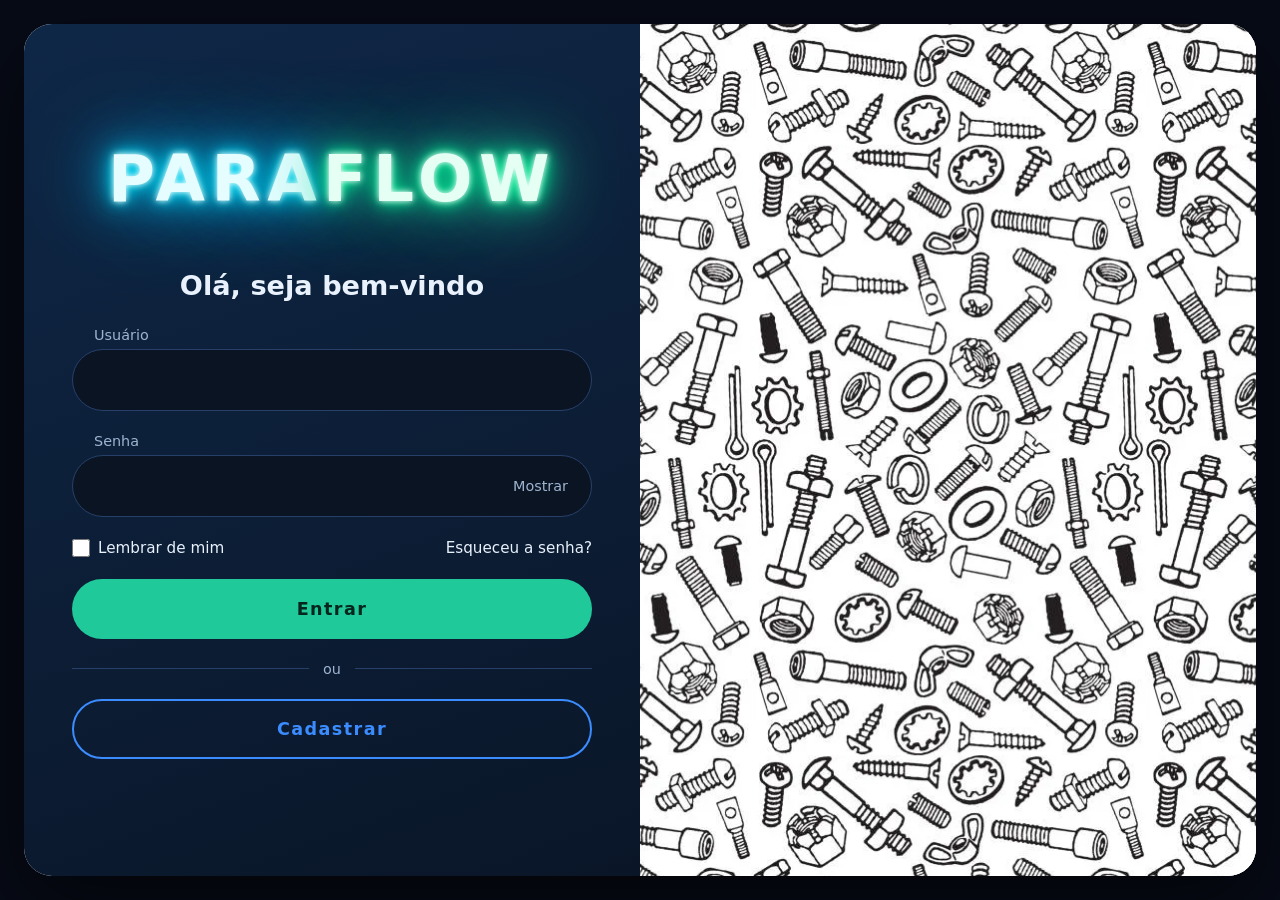
==== index.html @ 53ee5210 "feat: adicionar minha parte do projeto" ====
<!DOCTYPE html>
<html lang="pt-BR">
<head>
  <meta charset="UTF-8" />
  <meta name="viewport" content="width=device-width, initial-scale=1" />
  <title>Login | Paraflow</title>
  <link rel="stylesheet" href="style.css" />
</head>
<body>
  <main class="card">
    <section class="painel-login">
      <h1 class="logo" aria-label="Paraflow">
        <span class="para">PARA</span><span class="flow">FLOW</span>
      </h1>

      <form class="form" id="form-login" novalidate>
        <h2>Olá, seja bem-vindo</h2>

        <div class="campo">
          <label for="usuario">Usuário</label>
          <input id="usuario" type="text" autocomplete="username" required />
        </div>

        <div class="campo">
          <label for="senha">Senha</label>
          <div class="senha-wrap">
            <input id="senha" type="password" autocomplete="current-password" required />
            <button type="button" class="toggle" aria-pressed="false">Mostrar</button>
          </div>
        </div>

        <p class="erro" id="erro" role="alert" hidden></p>

        <div class="opcoes">
          <label class="lembrar"><input type="checkbox" /> Lembrar de mim</label>
          <a href="#">Esqueceu a senha?</a>
        </div>

        <button type="submit" class="btn btn-principal">Entrar</button>

        <div class="divisor"><span>ou</span></div>

        <a href="cadastro.html" class="btn btn-secundario">Cadastrar</a>
      </form>
    </section>

    <section class="painel-ilustracao" aria-hidden="true"></section>
  </main>

  <script>
    const form = document.getElementById('form-login');
    const usuario = document.getElementById('usuario');
    const senha = document.getElementById('senha');
    const erro = document.getElementById('erro');
    const toggle = document.querySelector('.toggle');
    const entrar = form.querySelector('.btn-principal');

    toggle.addEventListener('click', () => {
      const mostrando = senha.type === 'text';
      senha.type = mostrando ? 'password' : 'text';
      toggle.textContent = mostrando ? 'Mostrar' : 'Ocultar';
      toggle.setAttribute('aria-pressed', String(!mostrando));
    });

    form.addEventListener('submit', async (e) => {
      e.preventDefault();
      erro.hidden = true;

      if (!usuario.value.trim() || !senha.value) {
        erro.textContent = 'Preencha usuário e senha.';
        erro.hidden = false;
        (usuario.value.trim() ? senha : usuario).focus();
        return;
      }

      entrar.disabled = true;
      entrar.textContent = 'Entrando...';
      // TODO: chamar sua API aqui
      await new Promise((r) => setTimeout(r, 1000));
      entrar.disabled = false;
      entrar.textContent = 'Entrar';
    });
  </script>
</body>
</html>
---- style.css ----
:root {
  --bg: #070b16;
  --painel-1: #0f2747;
  --painel-2: #0a1628;
  --campo: #0b1422;
  --borda: #27406a;
  --texto: #e8f1fc;
  --texto-suave: #9db4d1;
  --acento: #1fc99a;
  --acento-hover: #00e5ff;
  --rosa: #ff2bd6;
  --erro: #ff8a8a;
  --ok: #7dffc9;
}

* { box-sizing: border-box; margin: 0; padding: 0; }

body {
  min-height: 100vh;
  display: grid;
  place-items: center;
  padding: 24px;
  background: var(--bg);
  font-family: "Poppins", "Segoe UI", system-ui, sans-serif;
  color: var(--texto);
}

/* ===== Card ===== */
.card {
  width: min(1400px, 100%);
  min-height: min(900px, calc(100vh - 48px));
  display: grid;
  grid-template-columns: 1fr 1fr;
  border-radius: 28px;
  overflow: hidden;
  background: #fff;
  box-shadow: 0 30px 80px rgba(0, 0, 0, 0.55);
}

.painel-login {
  display: flex;
  flex-direction: column;
  align-items: center;
  justify-content: center;
  gap: clamp(28px, 6vh, 64px);
  padding: 56px 48px;
  background: linear-gradient(160deg, var(--painel-1), var(--painel-2));
}

/* ===== Logo neon (sem animação) ===== */
.logo {
  display: flex;
  font-size: clamp(2.6rem, 5vw, 4.6rem);
  font-weight: 800;
  letter-spacing: 0.1em;
  user-select: none;
}

.logo .para {
  color: #e6fdff;
  text-shadow:
    0 0 6px #fff,
    0 0 14px #00e5ff,
    0 0 28px #00e5ff,
    0 0 56px #00b8ff,
    0 0 90px #00b8ff;
}

.logo .flow {
  color: #e6fff4;
  text-shadow:
    0 0 6px #fff,
    0 0 14px #00ff9c,
    0 0 28px #00ff9c,
    0 0 56px #1fc99a,
    0 0 90px #1fc99a;
}

/* ===== Formulário ===== */
.form {
  width: 100%;
  max-width: 520px;
  display: flex;
  flex-direction: column;
  gap: 22px;
}

.form-cadastro { gap: 16px; }

.form h2 {
  text-align: center;
  font-size: 1.7rem;
  font-weight: 600;
  margin-bottom: 4px;
}

.campo { display: flex; flex-direction: column; gap: 6px; }
.campo label { font-size: 0.9rem; color: var(--texto-suave); padding-left: 22px; }

.form input[type="text"],
.form input[type="email"],
.form input[type="password"] {
  width: 100%;
  height: 62px;
  padding: 0 26px;
  border: 1px solid var(--borda);
  border-radius: 999px;
  background: var(--campo);
  color: #fff;
  font: inherit;
  font-size: 1.05rem;
  transition: border-color 0.15s, box-shadow 0.15s;
}

.form-cadastro input[type="text"],
.form-cadastro input[type="email"],
.form-cadastro input[type="password"] { height: 54px; }

.form input:focus {
  outline: none;
  border-color: var(--acento-hover);
  box-shadow: 0 0 0 3px rgba(0, 229, 255, 0.25);
}

.senha-wrap { position: relative; }
.senha-wrap input { padding-right: 110px; }

.toggle {
  position: absolute;
  right: 8px;
  top: 50%;
  transform: translateY(-50%);
  height: 40px;
  padding: 0 16px;
  border: 0;
  border-radius: 999px;
  background: transparent;
  color: var(--texto-suave);
  font: inherit;
  font-size: 0.9rem;
  cursor: pointer;
}
.toggle:hover { color: #fff; }

.erro { color: var(--erro); font-size: 0.95rem; text-align: center; }
.sucesso { color: var(--ok); font-size: 0.95rem; text-align: center; }

.opcoes {
  display: flex;
  justify-content: space-between;
  gap: 12px;
  flex-wrap: wrap;
  font-size: 0.95rem;
}
.lembrar { display: flex; align-items: center; gap: 8px; cursor: pointer; }
.lembrar input { width: 18px; height: 18px; accent-color: var(--acento); }
.termos { font-size: 0.95rem; padding-left: 6px; }

.opcoes a, .troca a { color: var(--texto); text-decoration: none; }
.opcoes a:hover, .troca a:hover { text-decoration: underline; }
.troca { text-align: center; font-size: 0.95rem; color: var(--texto-suave); }
.troca a { color: var(--acento-hover); font-weight: 600; }

/* ===== Botões: trocam de cor e aumentam no hover ===== */
.btn {
  display: flex;
  align-items: center;
  justify-content: center;
  height: 60px;
  border: 2px solid transparent;
  border-radius: 999px;
  font: inherit;
  font-size: 1.1rem;
  font-weight: 700;
  letter-spacing: 0.08em;
  text-decoration: none;
  cursor: pointer;
  transition: transform 0.2s ease, background 0.2s ease, color 0.2s ease,
              border-color 0.2s ease, box-shadow 0.2s ease;
}

.btn-principal {
  background: var(--acento);
  color: #04261d;
}
.btn-principal:hover:not(:disabled) {
  background: var(--acento-hover);
  transform: scale(1.07);
  box-shadow: 0 0 24px rgba(0, 229, 255, 0.55);
}

.btn-secundario {
  background: transparent;
  color: #3b8cff;
  border-color: #3b8cff;
}
.btn-secundario:hover {
  background: #2f7bff;
  border-color: #2f7bff;
  color: #fff;
  transform: scale(1.07);
  box-shadow: 0 0 24px rgba(47, 123, 255, 0.6);
}
.btn:active:not(:disabled) { transform: scale(1.02); }
.btn:disabled { opacity: 0.7; cursor: progress; }

.divisor {
  display: flex;
  align-items: center;
  gap: 14px;
  color: var(--texto-suave);
  font-size: 0.9rem;
}
.divisor::before, .divisor::after {
  content: "";
  flex: 1;
  height: 1px;
  background: var(--borda);
}

:focus-visible { outline: 3px solid var(--acento-hover); outline-offset: 3px; }

/* ===== Imagem dos parafusos ===== */
.painel-ilustracao {
  background: #fff url("parafusos.webp") center / 394px auto repeat;
}

/* ===== Responsivo ===== */
@media (max-width: 860px) {
  .card { grid-template-columns: 1fr; min-height: 0; border-radius: 18px; }
  .painel-ilustracao { display: none; }
  .painel-login { padding: 40px 24px; }
}

@media (prefers-reduced-motion: reduce) {
  * { transition: none !important; }
}
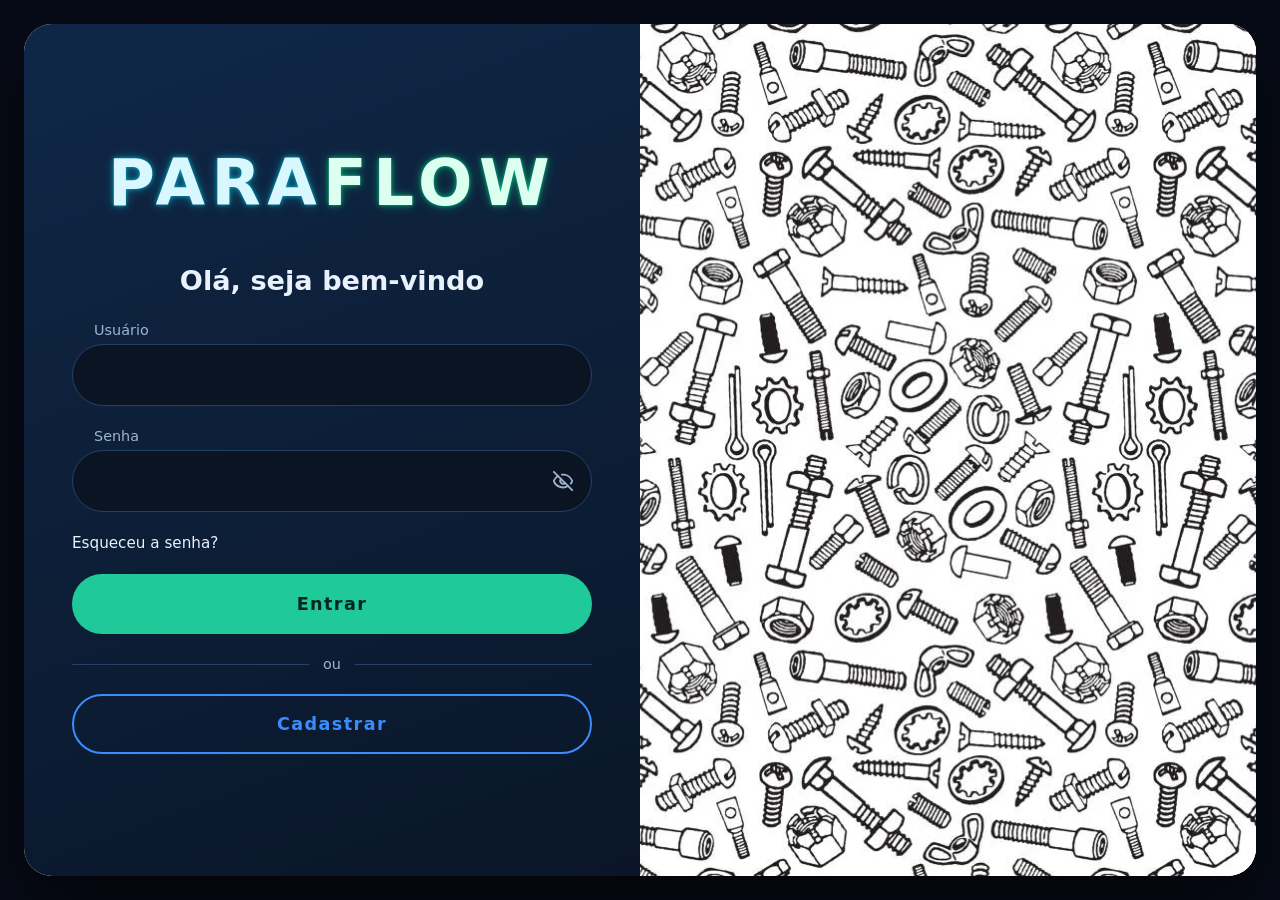
==== commit 01cfaba2: "feat: adicionar arquivos do trabalho" ====
--- a/index.html
+++ b/index.html
@@ -25,14 +25,26 @@
           <label for="senha">Senha</label>
           <div class="senha-wrap">
             <input id="senha" type="password" autocomplete="current-password" required />
-            <button type="button" class="toggle" aria-pressed="false">Mostrar</button>
+            <button type="button" class="toggle" aria-pressed="false" aria-label="Mostrar senha">
+              <svg class="olho olho-aberto" viewBox="0 0 24 24" fill="none" stroke="currentColor"
+                   stroke-width="2" stroke-linecap="round" stroke-linejoin="round" aria-hidden="true">
+                <path d="M2.06 12.35a1 1 0 0 1 0-.7 10.75 10.75 0 0 1 19.88 0 1 1 0 0 1 0 .7 10.75 10.75 0 0 1-19.88 0"/>
+                <circle cx="12" cy="12" r="3"/>
+              </svg>
+              <svg class="olho olho-fechado" viewBox="0 0 24 24" fill="none" stroke="currentColor"
+                   stroke-width="2" stroke-linecap="round" stroke-linejoin="round" aria-hidden="true">
+                <path d="M10.73 5.08A10.74 10.74 0 0 1 21.94 11.65a1 1 0 0 1 0 .7 10.75 10.75 0 0 1-1.44 2.49"/>
+                <path d="M14.08 14.16a3 3 0 0 1-4.24-4.24"/>
+                <path d="M17.48 17.5a10.75 10.75 0 0 1-15.42-5.15 1 1 0 0 1 0-.7 10.75 10.75 0 0 1 4.45-5.14"/>
+                <path d="m2 2 20 20"/>
+              </svg>
+            </button>
           </div>
         </div>
 
         <p class="erro" id="erro" role="alert" hidden></p>
 
         <div class="opcoes">
-          <label class="lembrar"><input type="checkbox" /> Lembrar de mim</label>
           <a href="#">Esqueceu a senha?</a>
         </div>
 
@@ -58,8 +70,8 @@
     toggle.addEventListener('click', () => {
       const mostrando = senha.type === 'text';
       senha.type = mostrando ? 'password' : 'text';
-      toggle.textContent = mostrando ? 'Mostrar' : 'Ocultar';
       toggle.setAttribute('aria-pressed', String(!mostrando));
+      toggle.setAttribute('aria-label', mostrando ? 'Mostrar senha' : 'Ocultar senha');
     });
 
     form.addEventListener('submit', async (e) => {
--- a/style.css
+++ b/style.css
@@ -8,7 +8,8 @@
   --texto-suave: #9db4d1;
   --acento: #1fc99a;
   --acento-hover: #00e5ff;
-  --rosa: #ff2bd6;
+  --azul: #2f7bff;
+  --azul-claro: #3b8cff;
   --erro: #ff8a8a;
   --ok: #7dffc9;
 }
@@ -28,7 +29,7 @@
 /* ===== Card ===== */
 .card {
   width: min(1400px, 100%);
-  min-height: min(900px, calc(100vh - 48px));
+  min-height: min(900px, calc(100dvh - 48px));
   display: grid;
   grid-template-columns: 1fr 1fr;
   border-radius: 28px;
@@ -42,12 +43,12 @@
   flex-direction: column;
   align-items: center;
   justify-content: center;
-  gap: clamp(28px, 6vh, 64px);
-  padding: 56px 48px;
+  gap: clamp(24px, 5vh, 56px);
+  padding: 48px;
   background: linear-gradient(160deg, var(--painel-1), var(--painel-2));
 }
 
-/* ===== Logo neon (sem animação) ===== */
+/* ===== Logo neon (suave, sem animação) ===== */
 .logo {
   display: flex;
   font-size: clamp(2.6rem, 5vw, 4.6rem);
@@ -57,23 +58,17 @@
 }
 
 .logo .para {
-  color: #e6fdff;
+  color: #d9f7ff;
   text-shadow:
-    0 0 6px #fff,
-    0 0 14px #00e5ff,
-    0 0 28px #00e5ff,
-    0 0 56px #00b8ff,
-    0 0 90px #00b8ff;
+    0 0 4px rgba(0, 229, 255, 0.6),
+    0 0 12px rgba(0, 229, 255, 0.35);
 }
 
 .logo .flow {
-  color: #e6fff4;
+  color: #dcfff0;
   text-shadow:
-    0 0 6px #fff,
-    0 0 14px #00ff9c,
-    0 0 28px #00ff9c,
-    0 0 56px #1fc99a,
-    0 0 90px #1fc99a;
+    0 0 4px rgba(0, 255, 156, 0.6),
+    0 0 12px rgba(0, 255, 156, 0.35);
 }
 
 /* ===== Formulário ===== */
@@ -85,7 +80,7 @@
   gap: 22px;
 }
 
-.form-cadastro { gap: 16px; }
+.form-cadastro { gap: 14px; }
 
 .form h2 {
   text-align: center;
@@ -94,8 +89,14 @@
   margin-bottom: 4px;
 }
 
-.campo { display: flex; flex-direction: column; gap: 6px; }
+.campo { display: flex; flex-direction: column; gap: 6px; min-width: 0; }
 .campo label { font-size: 0.9rem; color: var(--texto-suave); padding-left: 22px; }
+
+.linha {
+  display: grid;
+  grid-template-columns: 1fr 1fr;
+  gap: 16px;
+}
 
 .form input[type="text"],
 .form input[type="email"],
@@ -114,7 +115,7 @@
 
 .form-cadastro input[type="text"],
 .form-cadastro input[type="email"],
-.form-cadastro input[type="password"] { height: 54px; }
+.form-cadastro input[type="password"] { height: 52px; }
 
 .form input:focus {
   outline: none;
@@ -122,26 +123,84 @@
   box-shadow: 0 0 0 3px rgba(0, 229, 255, 0.25);
 }
 
+/* estados de validação (ficam depois do :focus para ganhar dele) */
+.form input.valido { border-color: var(--acento); }
+.form input.invalido { border-color: var(--erro); }
+.form input.invalido:focus { box-shadow: 0 0 0 3px rgba(255, 138, 138, 0.25); }
+
+.msg { color: var(--erro); font-size: 0.82rem; padding-left: 22px; }
+.msg:empty { display: none; }
+
+/* ===== Botão de mostrar/ocultar senha (ícone de olho) ===== */
 .senha-wrap { position: relative; }
-.senha-wrap input { padding-right: 110px; }
+.senha-wrap input { padding-right: 64px; }
 
 .toggle {
   position: absolute;
   right: 8px;
   top: 50%;
   transform: translateY(-50%);
-  height: 40px;
-  padding: 0 16px;
+  width: 42px;
+  height: 42px;
+  display: grid;
+  place-items: center;
+  padding: 0;
   border: 0;
-  border-radius: 999px;
+  border-radius: 50%;
   background: transparent;
   color: var(--texto-suave);
-  font: inherit;
-  font-size: 0.9rem;
   cursor: pointer;
-}
-.toggle:hover { color: #fff; }
-
+  transition: color 0.2s, background 0.2s;
+}
+.toggle:hover { color: #fff; background: rgba(255, 255, 255, 0.08); }
+
+.olho { width: 22px; height: 22px; }
+
+/* senha oculta -> olho fechado | senha visível -> olho aberto */
+.toggle[aria-pressed="false"] .olho-aberto { display: none; }
+.toggle[aria-pressed="true"] .olho-fechado { display: none; }
+
+/* ===== Força da senha ===== */
+.forca {
+  height: 6px;
+  margin: 8px 8px 0;
+  border-radius: 999px;
+  background: var(--borda);
+  overflow: hidden;
+}
+.forca-barra {
+  height: 100%;
+  width: 0;
+  border-radius: inherit;
+  transition: width 0.25s ease, background 0.25s ease;
+}
+.forca[data-nivel="fraca"] .forca-barra { width: 33%; background: #ff6b6b; }
+.forca[data-nivel="media"] .forca-barra { width: 66%; background: #ffc857; }
+.forca[data-nivel="forte"] .forca-barra { width: 100%; background: var(--acento); }
+
+.forca-texto { font-size: 0.82rem; color: var(--texto-suave); padding-left: 22px; }
+.forca-texto:empty { display: none; }
+
+.requisitos {
+  list-style: none;
+  display: flex;
+  flex-wrap: wrap;
+  gap: 8px;
+  margin-top: 2px;
+}
+.requisitos li {
+  font-size: 0.8rem;
+  padding: 4px 12px;
+  border: 1px solid var(--borda);
+  border-radius: 999px;
+  color: var(--texto-suave);
+  transition: color 0.2s, border-color 0.2s;
+}
+.requisitos li::before { content: "○ "; }
+.requisitos li.ok { color: var(--ok); border-color: var(--acento); }
+.requisitos li.ok::before { content: "✓ "; }
+
+/* ===== Mensagens e opções ===== */
 .erro { color: var(--erro); font-size: 0.95rem; text-align: center; }
 .sucesso { color: var(--ok); font-size: 0.95rem; text-align: center; }
 
@@ -154,7 +213,6 @@
 }
 .lembrar { display: flex; align-items: center; gap: 8px; cursor: pointer; }
 .lembrar input { width: 18px; height: 18px; accent-color: var(--acento); }
-.termos { font-size: 0.95rem; padding-left: 6px; }
 
 .opcoes a, .troca a { color: var(--texto); text-decoration: none; }
 .opcoes a:hover, .troca a:hover { text-decoration: underline; }
@@ -191,16 +249,17 @@
 
 .btn-secundario {
   background: transparent;
-  color: #3b8cff;
-  border-color: #3b8cff;
+  color: var(--azul-claro);
+  border-color: var(--azul-claro);
 }
 .btn-secundario:hover {
-  background: #2f7bff;
-  border-color: #2f7bff;
+  background: var(--azul);
+  border-color: var(--azul);
   color: #fff;
   transform: scale(1.07);
   box-shadow: 0 0 24px rgba(47, 123, 255, 0.6);
 }
+
 .btn:active:not(:disabled) { transform: scale(1.02); }
 .btn:disabled { opacity: 0.7; cursor: progress; }
 
@@ -225,11 +284,57 @@
   background: #fff url("parafusos.webp") center / 394px auto repeat;
 }
 
+/* Cadastro: imagem à esquerda, formulário à direita */
+.card.invertido .painel-ilustracao { order: 1; }
+.card.invertido .painel-login { order: 2; }
+
 /* ===== Responsivo ===== */
+
+/* Notebook pequeno / tablet na horizontal */
+@media (max-width: 1100px) {
+  .card { grid-template-columns: 1.25fr 0.75fr; }
+  .card.invertido { grid-template-columns: 0.75fr 1.25fr; }
+  .painel-login { padding: 40px 32px; }
+  .painel-ilustracao { background-size: 280px auto; }
+}
+
+/* Tablet na vertical: some a imagem e o formulário ocupa tudo */
 @media (max-width: 860px) {
-  .card { grid-template-columns: 1fr; min-height: 0; border-radius: 18px; }
+  body { padding: 16px; }
+  .card,
+  .card.invertido { grid-template-columns: 1fr; min-height: 0; border-radius: 20px; }
   .painel-ilustracao { display: none; }
-  .painel-login { padding: 40px 24px; }
+  .painel-login { padding: 44px 28px; }
+}
+
+/* Celular: card ocupa a tela inteira */
+@media (max-width: 560px) {
+  body { padding: 0; place-items: stretch; }
+  .card {
+    min-height: 100dvh;
+    border-radius: 0;
+    box-shadow: none;
+  }
+  .painel-login { padding: 32px 20px; justify-content: flex-start; gap: 28px; }
+  .logo { font-size: clamp(2.2rem, 12vw, 3rem); }
+  .form h2 { font-size: 1.4rem; }
+  .linha { grid-template-columns: 1fr; }
+  .form input[type="text"],
+  .form input[type="email"],
+  .form input[type="password"] { height: 54px; }
+  .btn { height: 54px; font-size: 1rem; }
+  .opcoes { justify-content: center; }
+}
+
+/* Celular deitado ou janelas baixas */
+@media (max-height: 640px) and (orientation: landscape) {
+  .painel-login { justify-content: flex-start; padding: 24px; gap: 20px; }
+  .logo { font-size: 2.2rem; }
+}
+
+/* Telas de toque não têm hover: evita o botão ficar "grudado" aumentado */
+@media (hover: none) {
+  .btn:hover:not(:disabled) { transform: none; box-shadow: none; }
 }
 
 @media (prefers-reduced-motion: reduce) {
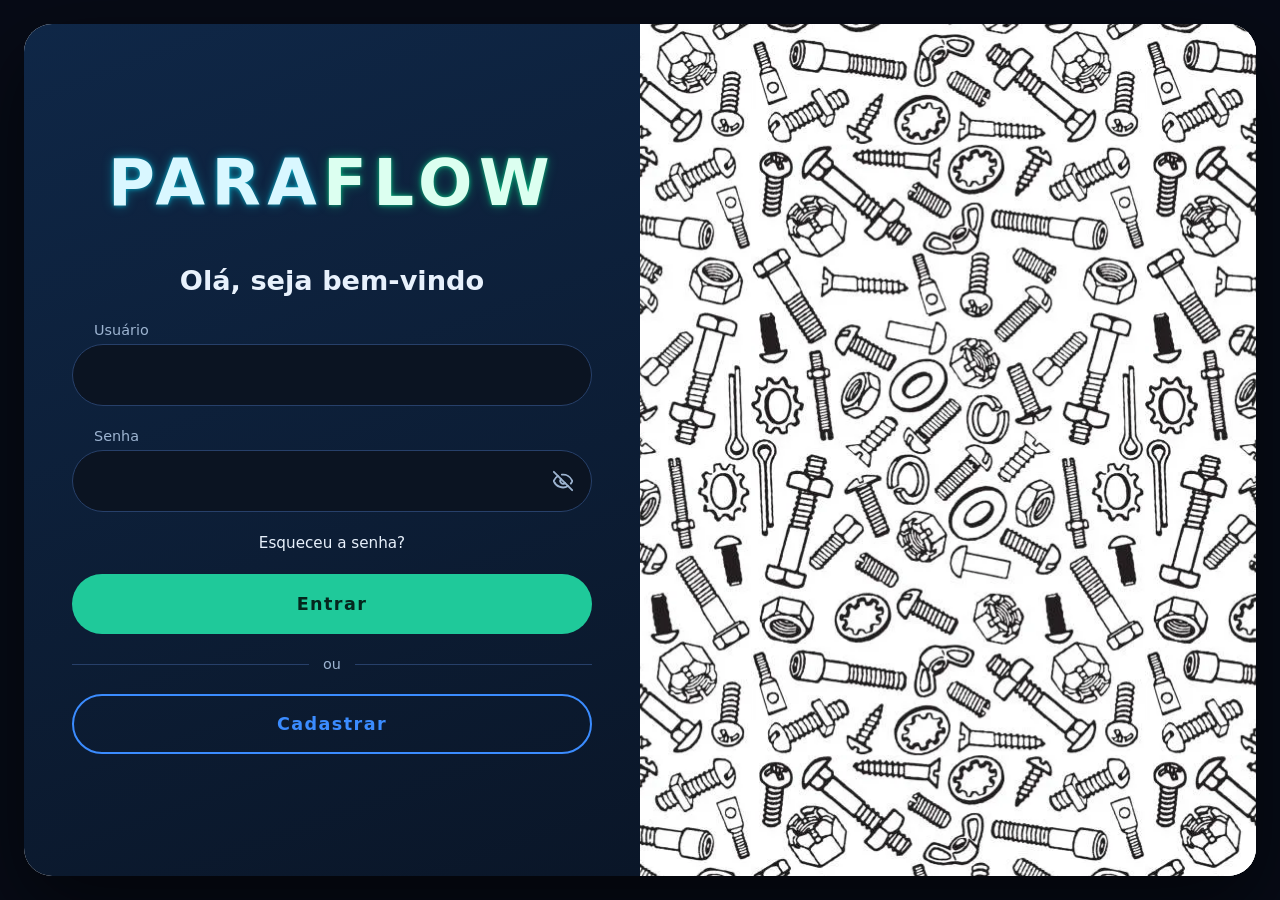
==== commit 68ea0532: "feat: atualização do projeto" ====
--- a/index.html
+++ b/index.html
@@ -5,6 +5,7 @@
   <meta name="viewport" content="width=device-width, initial-scale=1" />
   <title>Login | Paraflow</title>
   <link rel="stylesheet" href="style.css" />
+  <script src="transicao.js"></script>
 </head>
 <body>
   <main class="card">
@@ -52,7 +53,7 @@
 
         <div class="divisor"><span>ou</span></div>
 
-        <a href="cadastro.html" class="btn btn-secundario">Cadastrar</a>
+        <a href="cadastro.html" class="btn btn-secundario" data-transicao="frente">Cadastrar</a>
       </form>
     </section>
 
--- a/style.css
+++ b/style.css
@@ -206,13 +206,11 @@
 
 .opcoes {
   display: flex;
-  justify-content: space-between;
+  justify-content: center;
   gap: 12px;
   flex-wrap: wrap;
   font-size: 0.95rem;
 }
-.lembrar { display: flex; align-items: center; gap: 8px; cursor: pointer; }
-.lembrar input { width: 18px; height: 18px; accent-color: var(--acento); }
 
 .opcoes a, .troca a { color: var(--texto); text-decoration: none; }
 .opcoes a:hover, .troca a:hover { text-decoration: underline; }
@@ -288,55 +286,35 @@
 .card.invertido .painel-ilustracao { order: 1; }
 .card.invertido .painel-login { order: 2; }
 
+/* ===== Transição entre login e cadastro ===== */
+html, body { overflow-x: hidden; }
+
+@keyframes entra-fade {
+  from { opacity: 0; transform: translateY(14px); }
+  to   { opacity: 1; transform: none; }
+}
+@keyframes entra-direita {
+  from { opacity: 0; transform: translateX(48px) scale(0.98); }
+  to   { opacity: 1; transform: none; }
+}
+@keyframes entra-esquerda {
+  from { opacity: 0; transform: translateX(-48px) scale(0.98); }
+  to   { opacity: 1; transform: none; }
+}
+@keyframes sai-esquerda {
+  to { opacity: 0; transform: translateX(-48px) scale(0.98); }
+}
+@keyframes sai-direita {
+  to { opacity: 0; transform: translateX(48px) scale(0.98); }
+}
+
+.card { animation: entra-fade 0.45s ease both; }
+html[data-entrada="direita"] .card  { animation-name: entra-direita; }
+html[data-entrada="esquerda"] .card { animation-name: entra-esquerda; }
+
+.card.saindo-esquerda { animation: sai-esquerda 0.28s ease forwards; pointer-events: none; }
+.card.saindo-direita  { animation: sai-direita 0.28s ease forwards; pointer-events: none; }
+
 /* ===== Responsivo ===== */
 
-/* Notebook pequeno / tablet na horizontal */
-@media (max-width: 1100px) {
-  .card { grid-template-columns: 1.25fr 0.75fr; }
-  .card.invertido { grid-template-columns: 0.75fr 1.25fr; }
-  .painel-login { padding: 40px 32px; }
-  .painel-ilustracao { background-size: 280px auto; }
-}
-
-/* Tablet na vertical: some a imagem e o formulário ocupa tudo */
-@media (max-width: 860px) {
-  body { padding: 16px; }
-  .card,
-  .card.invertido { grid-template-columns: 1fr; min-height: 0; border-radius: 20px; }
-  .painel-ilustracao { display: none; }
-  .painel-login { padding: 44px 28px; }
-}
-
-/* Celular: card ocupa a tela inteira */
-@media (max-width: 560px) {
-  body { padding: 0; place-items: stretch; }
-  .card {
-    min-height: 100dvh;
-    border-radius: 0;
-    box-shadow: none;
-  }
-  .painel-login { padding: 32px 20px; justify-content: flex-start; gap: 28px; }
-  .logo { font-size: clamp(2.2rem, 12vw, 3rem); }
-  .form h2 { font-size: 1.4rem; }
-  .linha { grid-template-columns: 1fr; }
-  .form input[type="text"],
-  .form input[type="email"],
-  .form input[type="password"] { height: 54px; }
-  .btn { height: 54px; font-size: 1rem; }
-  .opcoes { justify-content: center; }
-}
-
-/* Celular deitado ou janelas baixas */
-@media (max-height: 640px) and (orientation: landscape) {
-  .painel-login { justify-content: flex-start; padding: 24px; gap: 20px; }
-  .logo { font-size: 2.2rem; }
-}
-
-/* Telas de toque não têm hover: evita o botão ficar "grudado" aumentado */
-@media (hover: none) {
-  .btn:hover:not(:disabled) { transform: none; box-shadow: none; }
-}
-
-@media (prefers-reduced-motion: reduce) {
-  * { transition: none !important; }
-}+/* Notebook pequeno / temporário pois vai virar react
